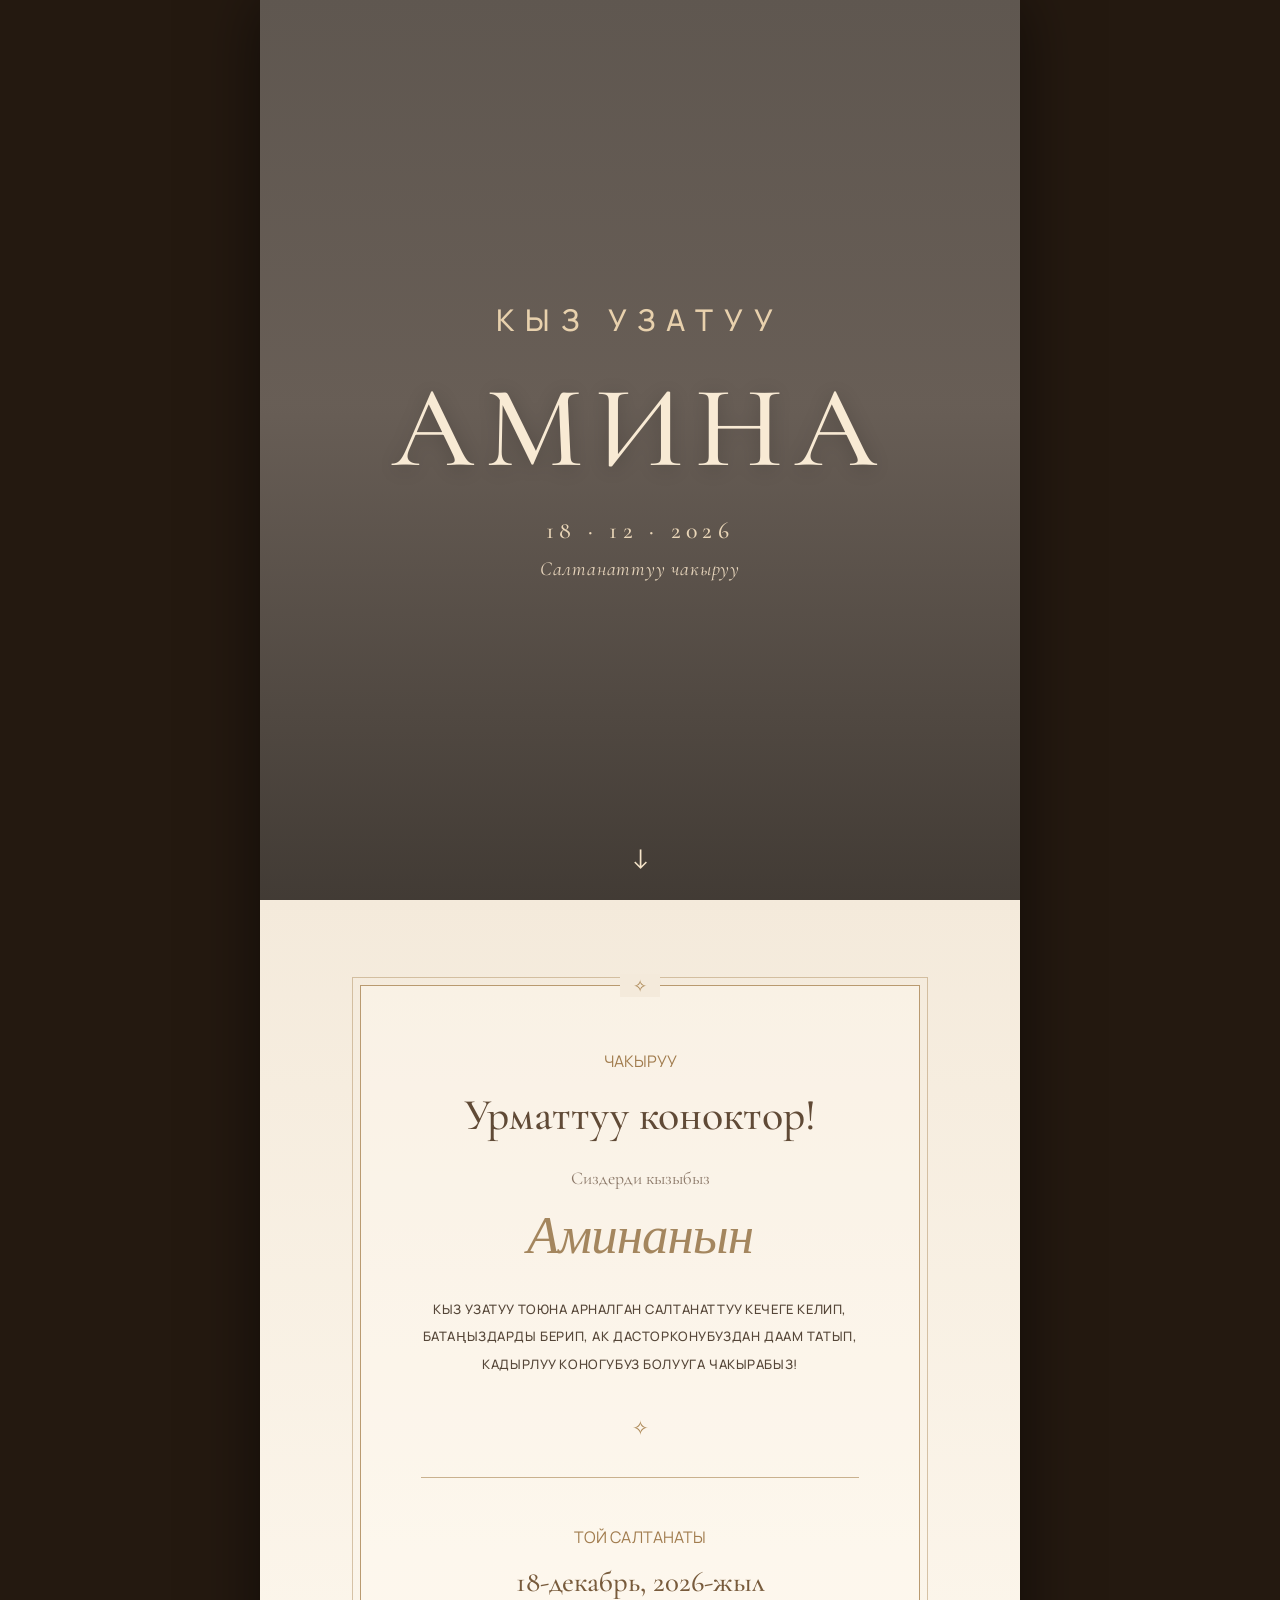
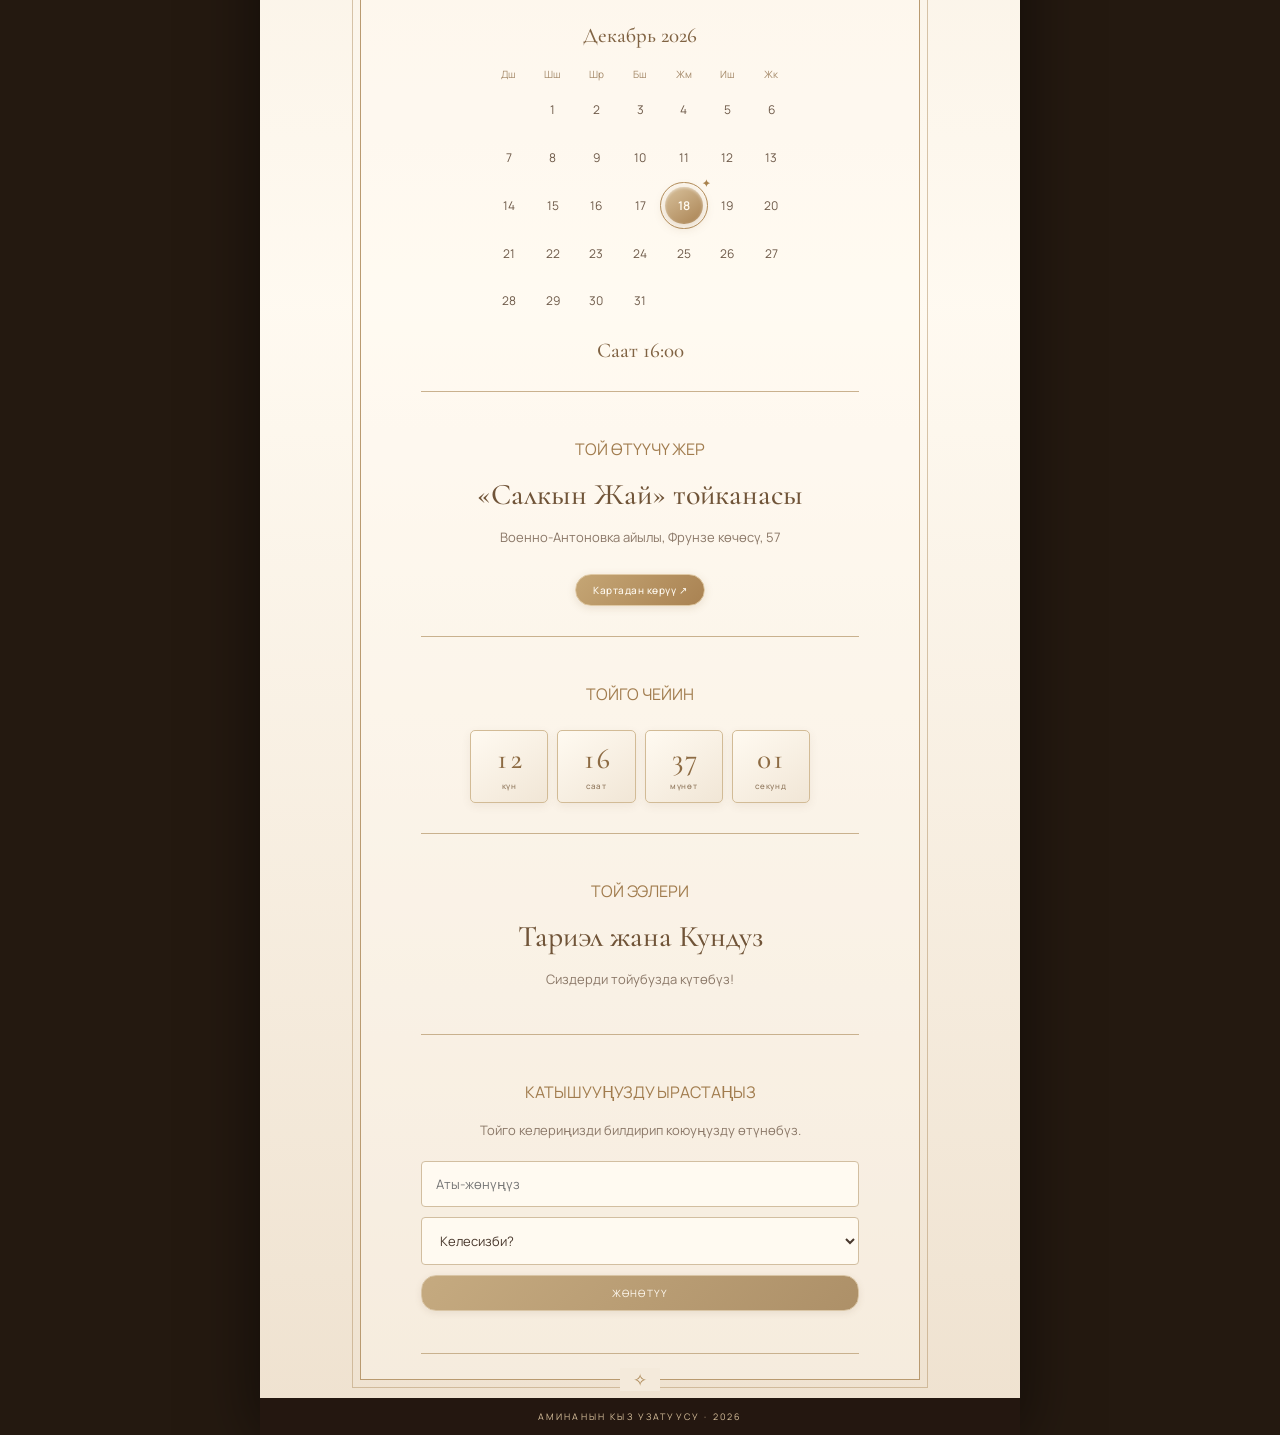
==== index.html @ d6ad5638 "Добавление сайта приглашения. Добавление сайта приглашения." ====
<!DOCTYPE html>
<html lang="ky">
<head>
  <meta charset="UTF-8">
  <meta name="viewport" content="width=device-width, initial-scale=1.0">
  <meta name="theme-color" content="#24140f">
  <title>Аминанын кыз узатуусу</title>
  <link rel="preconnect" href="https://fonts.googleapis.com">
  <link rel="preconnect" href="https://fonts.gstatic.com" crossorigin>
  

<link href="https://fonts.googleapis.com/css2?family=Bodoni+Moda:opsz,wght@6..96,400;6..96,500&family=Cormorant+Garamond:wght@400;500;600&family=Manrope:wght@300;400;500&display=swap" rel="stylesheet">

  <link rel="stylesheet" href="styles.css">
</head>
<body>
  <main class="invitation">
    <section class="cover" aria-label="Чакыруу">
      <div class="cover-shade"></div>
      <div class="cover-content">
        <p class="eyebrow" id="eventType">КЫЗ УЗАТУУ</p>
        <h1 id="brideName">АМИНА</h1>
        <p class="cover-date" id="coverDate">18 · 12 · 2026</p>
        <p class="cover-caption">Салтанаттуу чакыруу</p>
      </div>
      <a class="scroll-cue" href="#details" aria-label="Төмөн жылдыруу">↓</a>
    </section>

    <section class="paper" id="details">
      <div class="frame">
        <p class="eyebrow dark">ЧАКЫРУУ</p>
        <h2>Урматтуу коноктор!</h2>
        <p class="intro">Сиздерди кызыбыз</p>
        <h3 class="name-script" id="brideNameSecond">Аминанын</h3>
        <p class="invite-text" id="invitationText">КЫЗ УЗАТУУ ТОЮНА АРНАЛГАН САЛТАНАТТУУ КЕЧЕГЕ КЕЛИП, БАТАҢЫЗДАРДЫ БЕРИП, АК ДАСТОРКОНУБУЗДАН ДААМ ТАТЫП, КАДЫРЛУУ КОНОГУБУЗ БОЛУУГА ЧАКЫРАБЫЗ!</p>
        <div class="divider"><span>✧</span></div>

        <div class="calendar-card">
          <p class="eyebrow dark">ТОЙ САЛТАНАТЫ</p>
          <p class="date-large" id="dateLong">18-декабрь, 2026-жыл</p>
          <div class="calendar" id="calendar"></div>
          <p class="time" id="eventTime">Саат 16:00</p>
        </div>

        <div class="venue">
          <p class="eyebrow dark">ТОЙ ӨТҮҮЧҮ ЖЕР</p>
          <h3 id="venueName">«Салкын Жай» тойканасы</h3>
          <p id="venueAddress">Военно-Антоновка айылы, Фрунзе көчөсү, 57</p>
          <a class="map-link" id="mapLink" href="https://www.google.com/maps/search/?api=1&query=Салкын+Жай+тойканасы+Фрунзе+57+Военно-Антоновка" target="_blank" rel="noopener">Картадан көрүү ↗</a>
          <img class="venue-art" src="https://cdn.shakyru.uk/palace.png" alt="Той өтүүчү жайдын кооз иллюстрациясы" onerror="this.style.display='none'">
        </div>

<div class="countdown-wrap">
  <p class="eyebrow dark">ТОЙГО ЧЕЙИН</p>

  <div class="countdown" id="countdown">
    <div class="count-item">
      <strong id="days">—</strong>
      <span>күн</span>
    </div>

    <div class="count-item">
      <strong id="hours">—</strong>
      <span>саат</span>
    </div>

    <div class="count-item">
      <strong id="minutes">—</strong>
      <span>мүнөт</span>
    </div>

    <div class="count-item">
      <strong id="seconds">—</strong>
      <span>секунд</span>
    </div>
  </div>
</div>

        <div class="hosts">
          <p class="eyebrow dark">ТОЙ ЭЭЛЕРИ</p>
          <h3 id="hosts">Тариэл жана Кундуз</h3>
          <p>Сиздерди тойубузда күтөбүз!</p>
        </div>

        <div class="rsvp">
          <p class="eyebrow dark">КАТЫШУУҢУЗДУ ЫРАСТАҢЫЗ</p>
          <p>Тойго келериңизди билдирип коюуңузду өтүнөбүз.</p>
          <form id="rsvpForm">
            <input id="guestName" type="text" placeholder="Аты-жөнүңүз" required>
            <select id="attendance" required>
              <option value="">Келесизби?</option>
              <option>Ооба, сөзсүз келем</option>
              <option>Жубайым менен келем</option>
              <option>Келе албайм</option>
            </select>
            <button type="submit">ЖӨНӨТҮҮ</button>
          </form>
          <p class="form-note" id="formNote" aria-live="polite"></p>
        </div>
      </div>
    </section>
    <footer>АМИНАНЫН КЫЗ УЗАТУУСУ · 2026</footer>
  </main>
  <script src="data.js"></script>
  <script src="script.js"></script>
</body>
</html>
---- styles.css ----
:root {
  --ink: #49382d;
  --muted: #8b7868;
  --gold: #ad8957;
  --gold-light: #d8c4a3;
  --paper: #f4eadb;
  --cream: #fffaf1;
}

* {
  box-sizing: border-box;
}

html {
  scroll-behavior: smooth;
}

body {
  margin: 0;
  background: #241910;
  color: var(--ink);
  font-family: "Manrope", Arial, sans-serif;
}

.invitation {
  max-width: 760px;
  margin: auto;
  background: var(--paper);
  box-shadow: 0 0 60px #0008;
}

/* =================================
   ПЕРВАЯ ОБЛОЖКА
   ================================= */

.cover {
  min-height: 100svh;
  position: relative;
  display: flex;
  align-items: center;
  justify-content: center;
  text-align: center;
  color: #f8ead4;
  background-image: url('https://cdn.shakyru.uk/velvet-2.webp');
  background-size: cover;
  background-position: center;
}

.cover-shade {
  position: absolute;
  inset: 0;
  background: linear-gradient(
    180deg,
    #120b08a8,
    #160c08a1 45%,
    #120c08c9
  );
}

.cover-content {
  position: relative;
  padding: 60px 24px;
  z-index: 1;
}

/* Надпись КЫЗ УЗАТУУ */

.cover .eyebrow {
  font-size: clamp(22px, 5.5vw, 30px);
  letter-spacing: .38em;
  font-weight: 500;
  color: #e8d1ad;
  margin: 0 0 30px;
  animation: coverAppear 1.2s ease both;
  animation-delay: .2s;
}

/* Имя АМИНА */

.cover h1 {
  font: 500 clamp(68px, 16vw, 116px)/1
    "Cormorant Garamond", serif;
  letter-spacing: .10em;
  color: #f8ead4;
  margin: 14px 0 25px;
  text-shadow: 0 3px 20px rgba(0, 0, 0, .2);
  animation: nameAppear 1.5s ease both;
  animation-delay: .5s;
}

.ornament {
  color: #d8b77e;
  letter-spacing: .14em;
}

/* Дата */

.cover-date {
  font: 500 24px "Cormorant Garamond", serif;
  letter-spacing: .22em;
  color: #ead6b8;
  margin: 30px 0 12px;
  animation: coverAppear 1.2s ease both;
  animation-delay: .9s;
}

/* Подпись */

.cover-caption {
  font: italic 20px "Cormorant Garamond", serif;
  letter-spacing: .04em;
  color: #e6d4bb;
  margin-top: 10px;
  animation: coverAppear 1.2s ease both;
  animation-delay: 1.2s;
}

/* Стрелочка вниз */

.scroll-cue {
  position: absolute;
  bottom: 25px;
  left: 50%;
  transform: translateX(-50%);
  color: #f5e4c9;
  text-decoration: none;
  font-size: 27px;
  animation: arrowFloat 2s ease-in-out infinite;
}

/* Анимации обложки */

@keyframes coverAppear {
  from {
    opacity: 0;
    transform: translateY(18px);
  }

  to {
    opacity: 1;
    transform: translateY(0);
  }
}

@keyframes nameAppear {
  from {
    opacity: 0;
    transform: translateY(25px);
    letter-spacing: .18em;
  }

  to {
    opacity: 1;
    transform: translateY(0);
    letter-spacing: .10em;
  }
}

@keyframes arrowFloat {
  0%, 100% {
    transform: translate(-50%, 0);
  }

  50% {
    transform: translate(-50%, 8px);
  }
}

/* =================================
   ВНУТРЕННЯЯ СТРАНИЦА
   ================================= */

.paper {
  padding: 58px 22px 18px;
  background:
    linear-gradient(
      180deg,
      rgba(244, 234, 219, .97),
      rgba(255, 250, 241, .98) 48%,
      rgba(239, 226, 208, .97)
    ),
    url('https://cdn.shakyru.uk/velvet-1.webp');
  background-size: cover;
  background-position: center;
}

/* Двойная рамка */

.frame {
  max-width: 560px;
  margin: auto;
  padding: 48px clamp(20px, 6vw, 60px) 25px;
  text-align: center;
  position: relative;
  border: 1px solid #b99a70;
  outline: 1px solid rgba(185, 154, 112, .55);
  outline-offset: 7px;
  background: rgba(255, 250, 241, .38);
}

.frame::before,
.frame::after {
  content: "✧";
  position: absolute;
  left: 50%;
  transform: translateX(-50%);
  color: var(--gold);
  background: #f4eadb;
  padding: 0 13px;
  font-size: 17px;
}

.frame::before {
  top: -12px;
}

.frame::after {
  bottom: -12px;
}

/* =================================
   ЗАГОЛОВКИ И ТЕКСТ
   ================================= */

.dark {
  color: #a17c4e;
}

h2 {
  font: 500 clamp(31px, 7vw, 44px)
    "Cormorant Garamond", serif;
  margin: 0 0 25px;
  color: #604a36;
}

.intro {
  font: 18px "Cormorant Garamond", serif;
  color: var(--muted);
  margin-bottom: 0;
}

.name-script {
  font-family: "Bodoni Moda", serif;
  font-size: clamp(39px, 9vw, 53px);
  font-weight: 400;
  font-style: italic;
  color: #a4865e;
  line-height: 1.4;
  letter-spacing: -1px;
  margin: 8px 0 25px;
}

.invite-text {
  font: 500 13px/2.1 Manrope, sans-serif;
  letter-spacing: .045em;
  color: #554638;
}

.divider {
  margin: 36px 0;
  color: var(--gold);
  font-size: 20px;
}

/* =================================
   КАЛЕНДАРЬ
   ================================= */

.calendar-card {
  padding: 32px 14px 28px;
  border-top: 1px solid #c9b18e;
  border-bottom: 1px solid #c9b18e;
  position: relative;
}

.date-large {
  font: 500 29px "Cormorant Garamond", serif;
  color: #785b3c;
  margin: 4px 0 24px;
}

.calendar {
  max-width: 300px;
  margin: 0 auto 18px;
  display: grid;
  grid-template-columns: repeat(7, 1fr);
  gap: 10px 6px;
  font-size: 12px;
}

.month-title {
  grid-column: 1 / -1;
  font: 500 21px "Cormorant Garamond", serif;
  color: #806343;
  margin-bottom: 9px;
}

.weekday {
  color: #a58a6a;
  font-size: 10px;
}

.day {
  position: relative;
  display: grid;
  place-items: center;
  aspect-ratio: 1;
  padding: 0;
  border-radius: 50%;
  color: #6d5948;
  transition: color .4s ease, background .4s ease;
}

/* Выделенная дата */

.day.selected {
  background: linear-gradient(145deg, #d9c29d, #a98252);
  color: #fffaf1;
  font-weight: 600;
  box-shadow:
    0 3px 12px rgba(126, 91, 49, .22),
    inset 0 1px 3px rgba(255,255,255,.5);
  animation: selectedDate 3.5s ease-in-out infinite;
  z-index: 1;
}

.day.selected::after {
  content: "";
  position: absolute;
  inset: -5px;
  border: 1px solid #b18b59;
  border-radius: 50%;
  animation: dateRing 3.5s ease-in-out infinite;
  pointer-events: none;
}

.day.selected::before {
  content: "✦";
  position: absolute;
  top: -11px;
  right: -7px;
  color: #a9824d;
  font-size: 10px;
  animation: starShine 3s ease-in-out infinite;
}

@keyframes selectedDate {
  0%, 100% {
    transform: scale(1);
    box-shadow: 0 3px 9px rgba(126, 91, 49, .18);
  }

  50% {
    transform: scale(1.07);
    box-shadow: 0 3px 20px rgba(173, 137, 87, .38);
  }
}

@keyframes dateRing {
  0%, 100% {
    opacity: .55;
    transform: scale(1);
  }

  50% {
    opacity: 1;
    transform: scale(1.12);
  }
}

@keyframes starShine {
  0%, 100% {
    opacity: .65;
  }

  50% {
    opacity: 1;
  }
}

.time {
  font: 500 21px "Cormorant Garamond", serif;
  color: #806343;
  margin: 16px 0 0;
}

/* =================================
   МЕСТО ПРОВЕДЕНИЯ
   ================================= */

.venue,
.countdown-wrap,
.hosts,
.rsvp {
  padding: 30px 0;
  border-bottom: 1px solid #c9b18e;
}

.venue h3,
.hosts h3 {
  font: 500 30px "Cormorant Garamond", serif;
  color: #705438;
  margin: 0 0 8px;
}

.venue p:not(.eyebrow),
.hosts p:not(.eyebrow),
.rsvp p:not(.eyebrow) {
  font-size: 13px;
  line-height: 1.8;
  color: var(--muted);
}

/* Кнопка карты */

.map-link {
  display: inline-flex;
  align-items: center;
  justify-content: center;
  gap: 6px;
  margin-top: 12px;
  padding: 8px 17px;
  background: linear-gradient(135deg, #c5a675, #a98252);
  color: #fffaf1;
  border: 1px solid #dfc9a5;
  border-radius: 25px;
  text-decoration: none;
  font: 500 10px "Manrope", sans-serif;
  letter-spacing: .05em;
  box-shadow: 0 2px 8px rgba(126, 91, 49, .15);
  transition: .3s ease;
}

.map-link:hover {
  transform: translateY(-2px);
}

.venue-art {
  display: block;
  width: min(250px, 80%);
  margin: 20px auto 0;
}

/* =================================
   ОБРАТНЫЙ ОТСЧЁТ
   ================================= */

.countdown {
  display: grid;
  grid-template-columns: repeat(4, minmax(0, 1fr));
  gap: 9px;
  max-width: 340px;
  margin: 25px auto 0;
}

.countdown .count-item {
  min-width: 0;
  display: flex;
  flex-direction: column;
  align-items: center;
  justify-content: center;
  gap: 7px;
  padding: 13px 3px 11px;
  background: linear-gradient(145deg, #fffaf1, #f1e6d6);
  border: 1px solid #d2bb96;
  border-radius: 5px;
  box-shadow: 0 3px 10px rgba(105, 78, 45, .08);
  transition: transform .3s ease, box-shadow .3s ease;
}

.countdown .count-item strong {
  font: 500 clamp(21px, 5vw, 29px)
    "Cormorant Garamond", serif;
  color: #8d6b43;
  font-variant-numeric: tabular-nums;
  line-height: 1;
}

.countdown .count-item span {
  font: 500 8px "Manrope", sans-serif;
  letter-spacing: .08em;
  color: #90785d;
}

.countdown .count-item:hover {
  transform: translateY(-3px);
  box-shadow: 0 6px 14px rgba(105, 78, 45, .13);
}

.number-change {
  animation: numberReveal .35s ease;
}

@keyframes numberReveal {
  from {
    opacity: .3;
    transform: translateY(-4px);
  }

  to {
    opacity: 1;
    transform: translateY(0);
  }
}

/* =================================
   ХОЗЯЕВА
   ================================= */

.hosts h3 {
  margin-bottom: 8px;
}

/* =================================
   ФОРМА ОТВЕТА
   ================================= */

.rsvp form {
  display: grid;
  gap: 10px;
  margin-top: 18px;
}

.rsvp input,
.rsvp select {
  width: 100%;
  padding: 13px 14px;
  background: #fffaf1;
  border: 1px solid #d2bea0;
  color: var(--ink);
  font: 13px Manrope, sans-serif;
  border-radius: 4px;
}

.rsvp button {
  padding: 10px 25px;
  background: linear-gradient(135deg, #c5aa80, #ad9068);
  border: 1px solid #d9c5a5;
  border-radius: 15px;
  color: #fffaf1;
  letter-spacing: .12em;
  font-family: "Manrope", sans-serif;
  font-size: 10px;
  font-weight: 400;
  cursor: pointer;
  transition: background .3s ease, transform .3s ease, box-shadow .3s ease;
  box-shadow: 0 2px 7px rgba(105, 78, 45, .10);
}

.rsvp button:hover {
  background: #a98b62;
  transform: translateY(-1px);
  box-shadow: 0 4px 10px rgba(105, 78, 45, .14);
}

.rsvp button:active {
  transform: scale(.98);
}

.form-note {
  font-size: 12px !important;
}

.whatsapp-link {
  display: inline-block;
  margin-top: 8px;
  color: #79583b;
}

/* =================================
   НИЖНЯЯ ЧАСТЬ
   ================================= */

footer {
  text-align: center;
  padding: 12px 10px;
  background: #241710;
  color: #d9c19d;
  font-size: 9px;
  letter-spacing: .24em;
}

/* =================================
   ПОЯВЛЕНИЕ БЛОКОВ
   ================================= */

.reveal {
  opacity: 0;
  transform: translateY(18px);
  transition: opacity .8s ease, transform .8s ease;
}

.reveal.visible {
  opacity: 1;
  transform: translateY(0);
}

/* =================================
   АДАПТАЦИЯ ДЛЯ ТЕЛЕФОНОВ
   ================================= */

@media (max-width: 380px) {
  .frame {
    padding-left: 16px;
    padding-right: 16px;
  }

  .countdown {
    gap: 5px;
  }

  .countdown .count-item {
    padding: 11px 2px 9px;
  }

  .countdown .count-item strong {
    font-size: 24px;
  }

  .countdown .count-item span {
    font-size: 7px;
  }

  .cover-content {
    padding-left: 14px;
    padding-right: 14px;
  }

  .cover .eyebrow {
    font-size: 10px;
  }
}

@media (min-width: 700px) {
  .cover {
    min-height: 900px;
  }

  .paper {
    padding: 85px 40px 18px;
  }
}

/* =================================
   УМЕНЬШЕНИЕ АНИМАЦИИ
   ================================= */

@media (prefers-reduced-motion: reduce) {
  .cover .eyebrow,
  .cover h1,
  .cover-date,
  .cover-caption,
  .scroll-cue,
  .day.selected,
  .day.selected::after,
  .day.selected::before,
  .number-change,
  .reveal {
    animation: none;
    transition: none;
  }

  .reveal {
    opacity: 1;
    transform: none;
  }

  .cover .eyebrow,
  .cover h1,
  .cover-date,
  .cover-caption {
    opacity: 1;
    transform: none;
  }
}
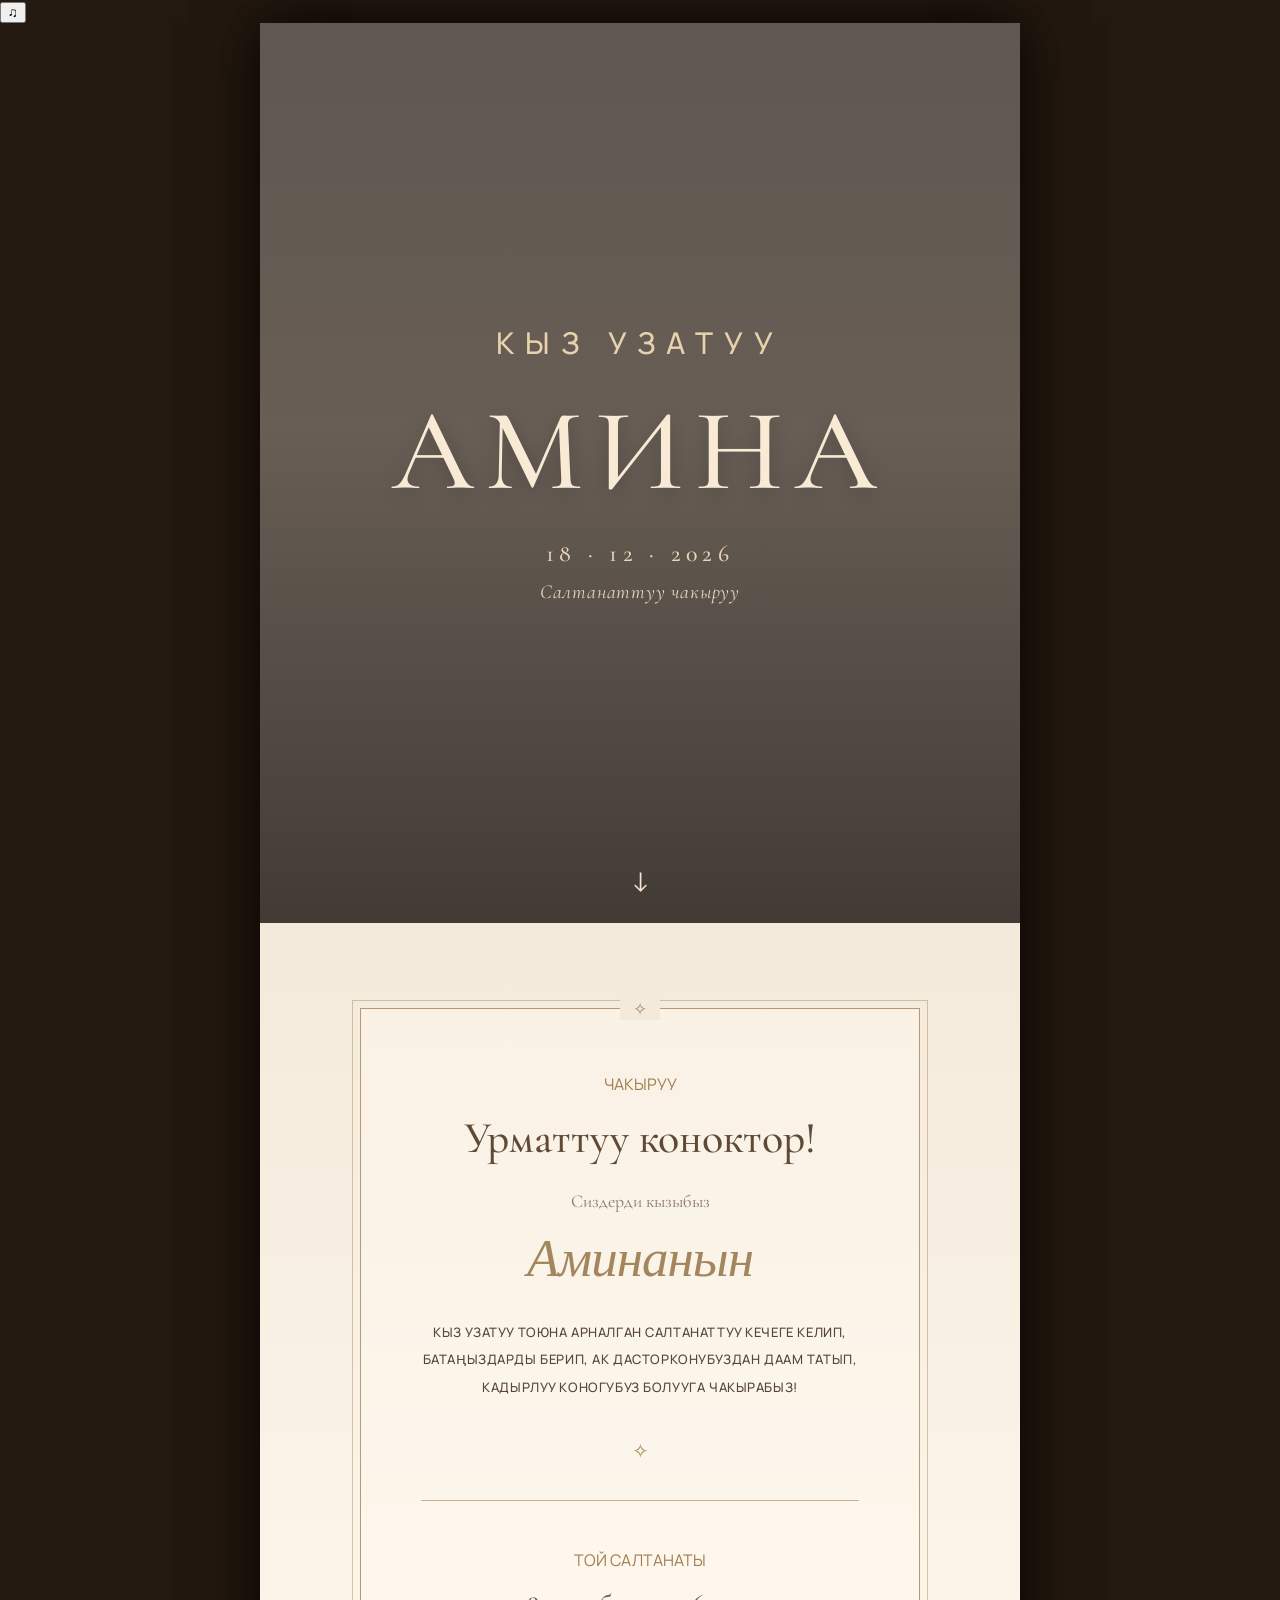
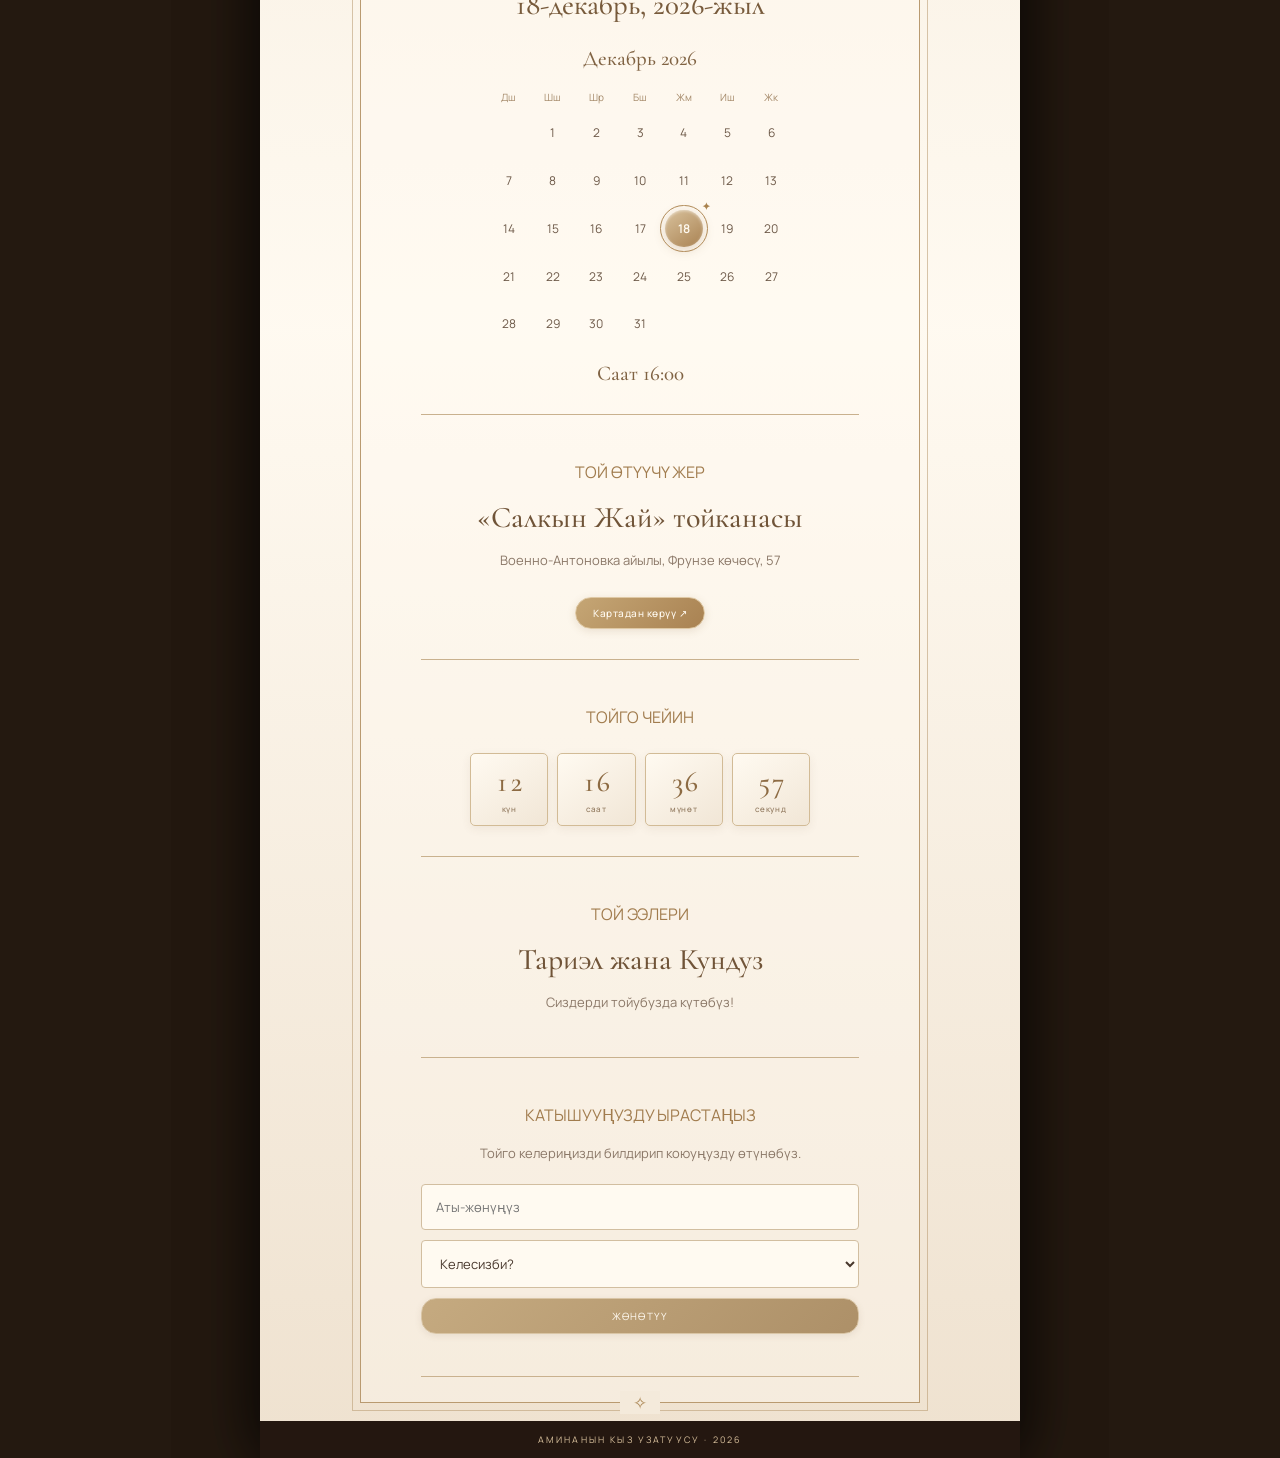
==== commit 3ef14f31: "Update index.html" ====
--- a/index.html
+++ b/index.html
@@ -14,6 +14,27 @@
   <link rel="stylesheet" href="styles.css">
 </head>
 <body>
+  <body>
+
+  <button
+    class="music-toggle needs-gesture"
+    id="musicToggle"
+    type="button"
+    data-label="Включить музыку"
+    aria-label="Включить музыку"
+    aria-pressed="false"
+  >
+    <span class="music-toggle-icon" aria-hidden="true">♫</span>
+  </button>
+
+  <audio id="invitationMusic" preload="auto" loop>
+    <source
+      src="hitslab-hopeful-hopeful-love-romantic-music-331805.mp3"
+      type="audio/mpeg"
+    >
+  </audio>
+
+  <main class="invitation">
   <main class="invitation">
     <section class="cover" aria-label="Чакыруу">
       <div class="cover-shade"></div>
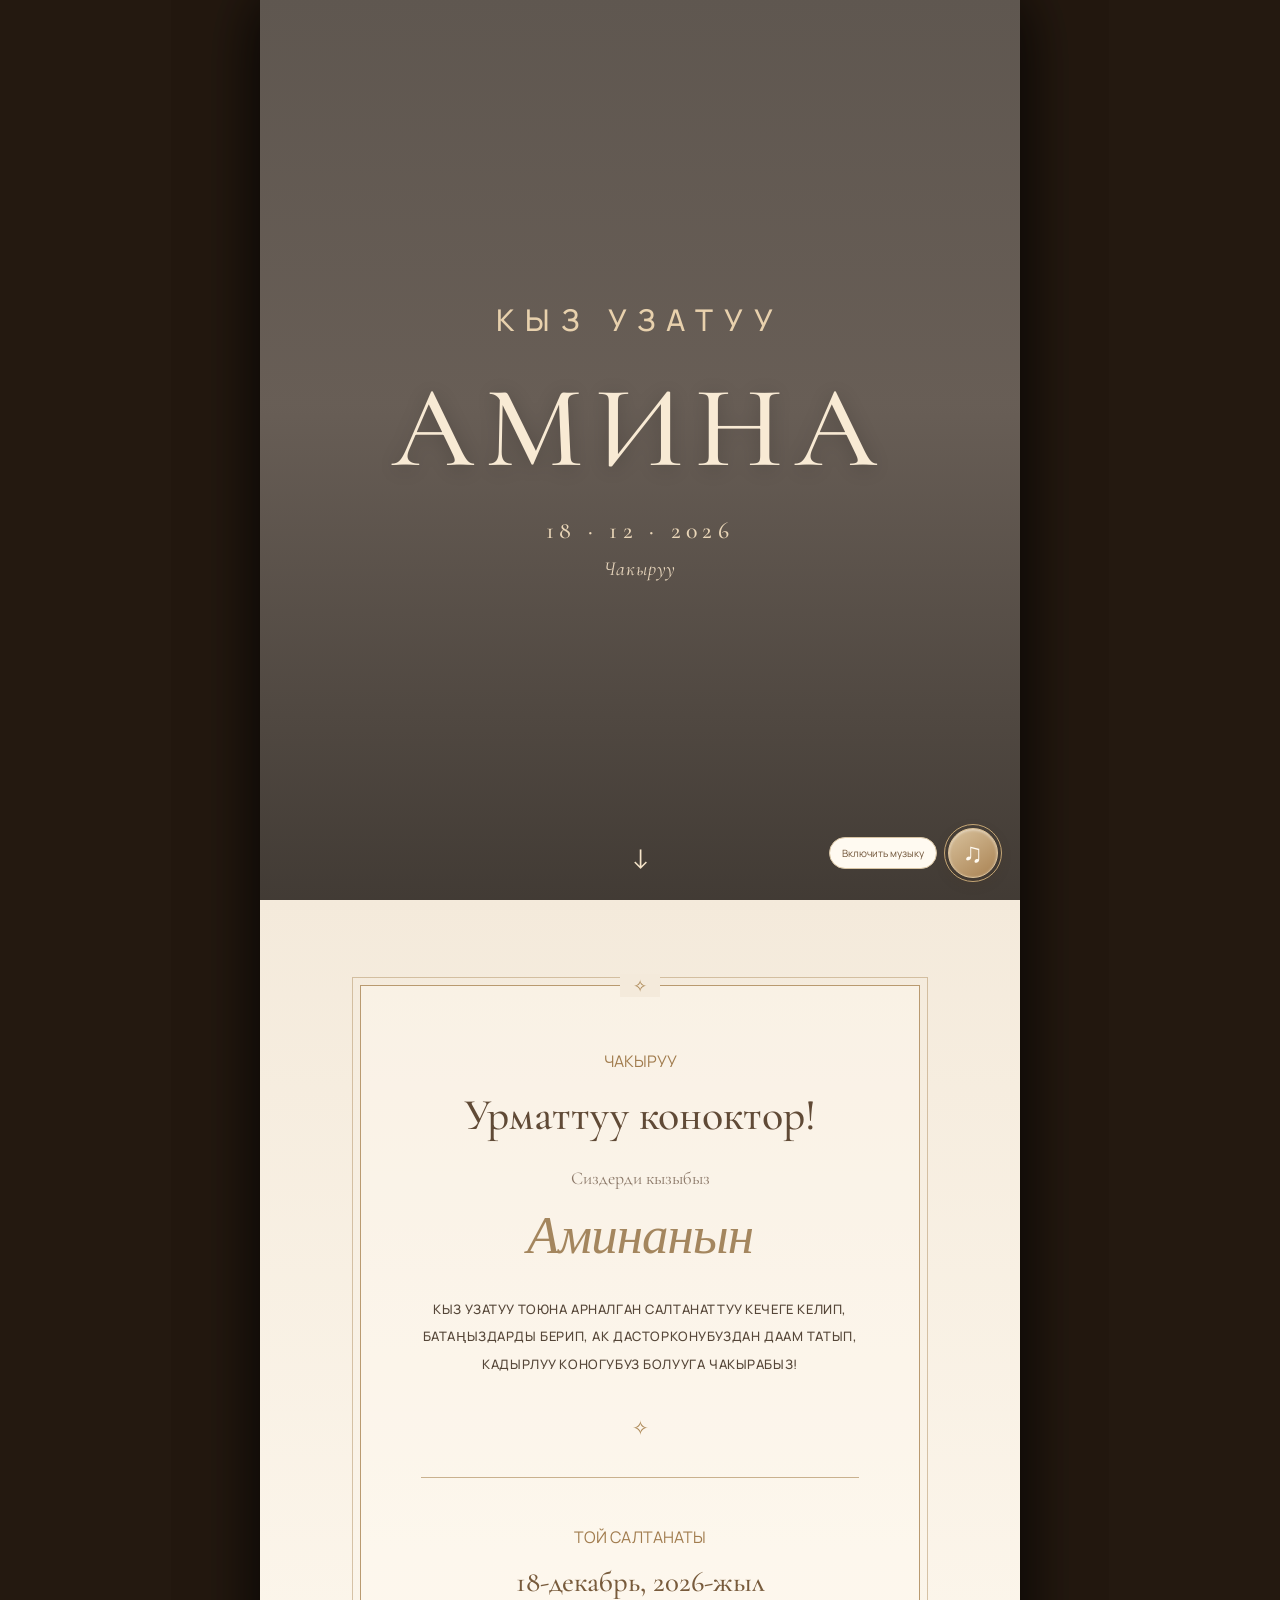
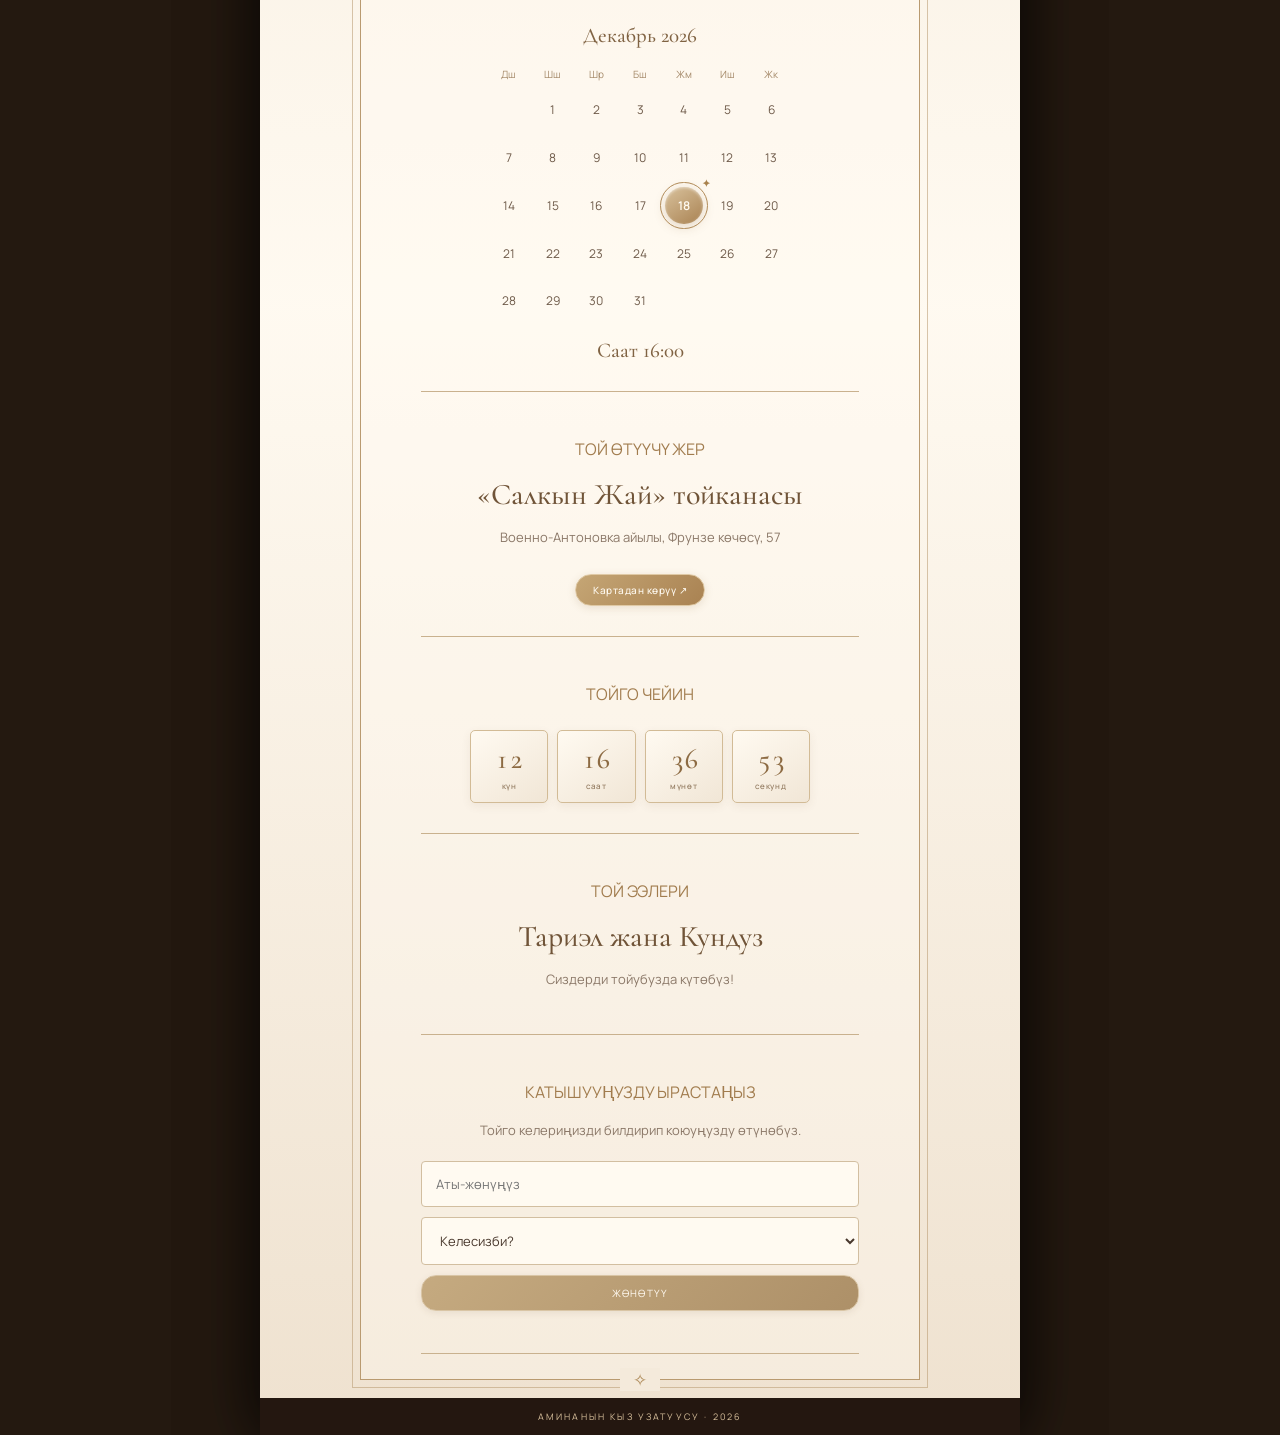
==== commit d109faee: "Update index.html" ====
--- a/index.html
+++ b/index.html
@@ -42,7 +42,7 @@
         <p class="eyebrow" id="eventType">КЫЗ УЗАТУУ</p>
         <h1 id="brideName">АМИНА</h1>
         <p class="cover-date" id="coverDate">18 · 12 · 2026</p>
-        <p class="cover-caption">Салтанаттуу чакыруу</p>
+        <p class="cover-caption">Чакыруу</p>
       </div>
       <a class="scroll-cue" href="#details" aria-label="Төмөн жылдыруу">↓</a>
     </section>
--- a/styles.css
+++ b/styles.css
@@ -674,3 +674,107 @@
     transform: none;
   }
 }
+/* =================================
+   МУЗЫКАЛЬНАЯ КНОПКА
+   ================================= */
+
+.music-toggle {
+  position: fixed;
+  z-index: 1000;
+  right: max(18px, calc((100vw - 760px) / 2 + 22px));
+  bottom: 22px;
+
+  width: 50px;
+  height: 50px;
+
+  display: grid;
+  place-items: center;
+
+  border: 1px solid #dfc49a;
+  border-radius: 50%;
+
+  background: linear-gradient(145deg, #d9c29d, #a98252);
+  color: #fffaf1;
+
+  box-shadow:
+    0 4px 14px rgba(75, 51, 28, .22),
+    inset 0 1px 3px rgba(255,255,255,.55);
+
+  cursor: pointer;
+  transition: transform .3s ease, box-shadow .3s ease;
+}
+
+.music-toggle:hover {
+  transform: scale(1.07);
+  box-shadow: 0 6px 18px rgba(75, 51, 28, .28);
+}
+
+.music-toggle-icon {
+  font-family: Georgia, serif;
+  font-size: 27px;
+  line-height: 1;
+}
+
+.music-toggle::before {
+  content: attr(data-label);
+
+  position: absolute;
+  right: 60px;
+  top: 50%;
+  transform: translateY(-50%);
+
+  padding: 8px 12px;
+  border: 1px solid #d8c4a3;
+  border-radius: 20px;
+
+  background: #fffaf1;
+  color: #705438;
+
+  font: 10px "Manrope", sans-serif;
+  white-space: nowrap;
+
+  opacity: 0;
+  visibility: hidden;
+  transition: opacity .3s ease;
+}
+
+.music-toggle.needs-gesture::before {
+  opacity: 1;
+  visibility: visible;
+}
+
+.music-toggle.needs-gesture::after {
+  content: "";
+  position: absolute;
+  inset: -5px;
+  border: 1px solid #c5a675;
+  border-radius: 50%;
+  animation: musicPulse 1.8s ease-out infinite;
+  pointer-events: none;
+}
+
+@keyframes musicPulse {
+  0% {
+    transform: scale(.95);
+    opacity: .8;
+  }
+
+  100% {
+    transform: scale(1.35);
+    opacity: 0;
+  }
+}
+
+.music-toggle:focus-visible {
+  outline: 2px solid #705438;
+  outline-offset: 4px;
+}
+
+@media (max-width: 380px) {
+  .music-toggle {
+    right: 15px;
+    bottom: 17px;
+    width: 46px;
+    height: 46px;
+  }
+}
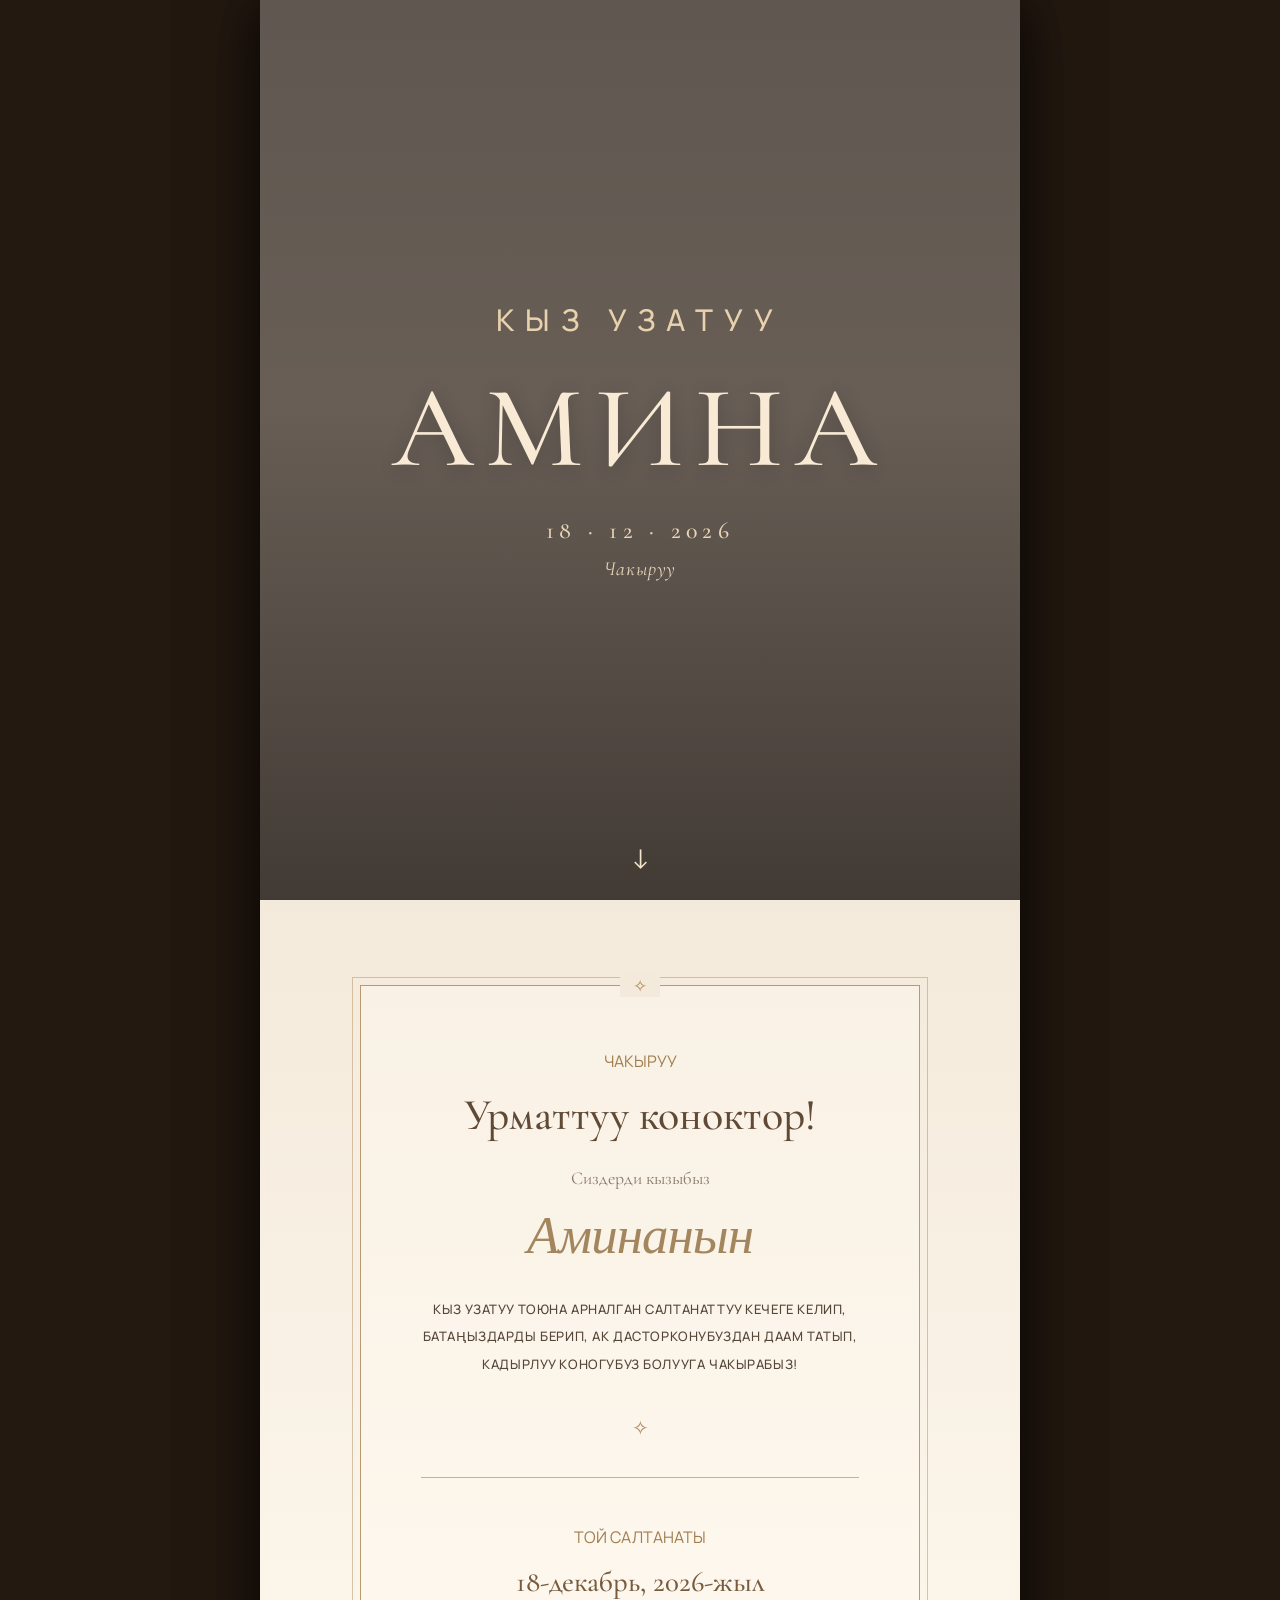
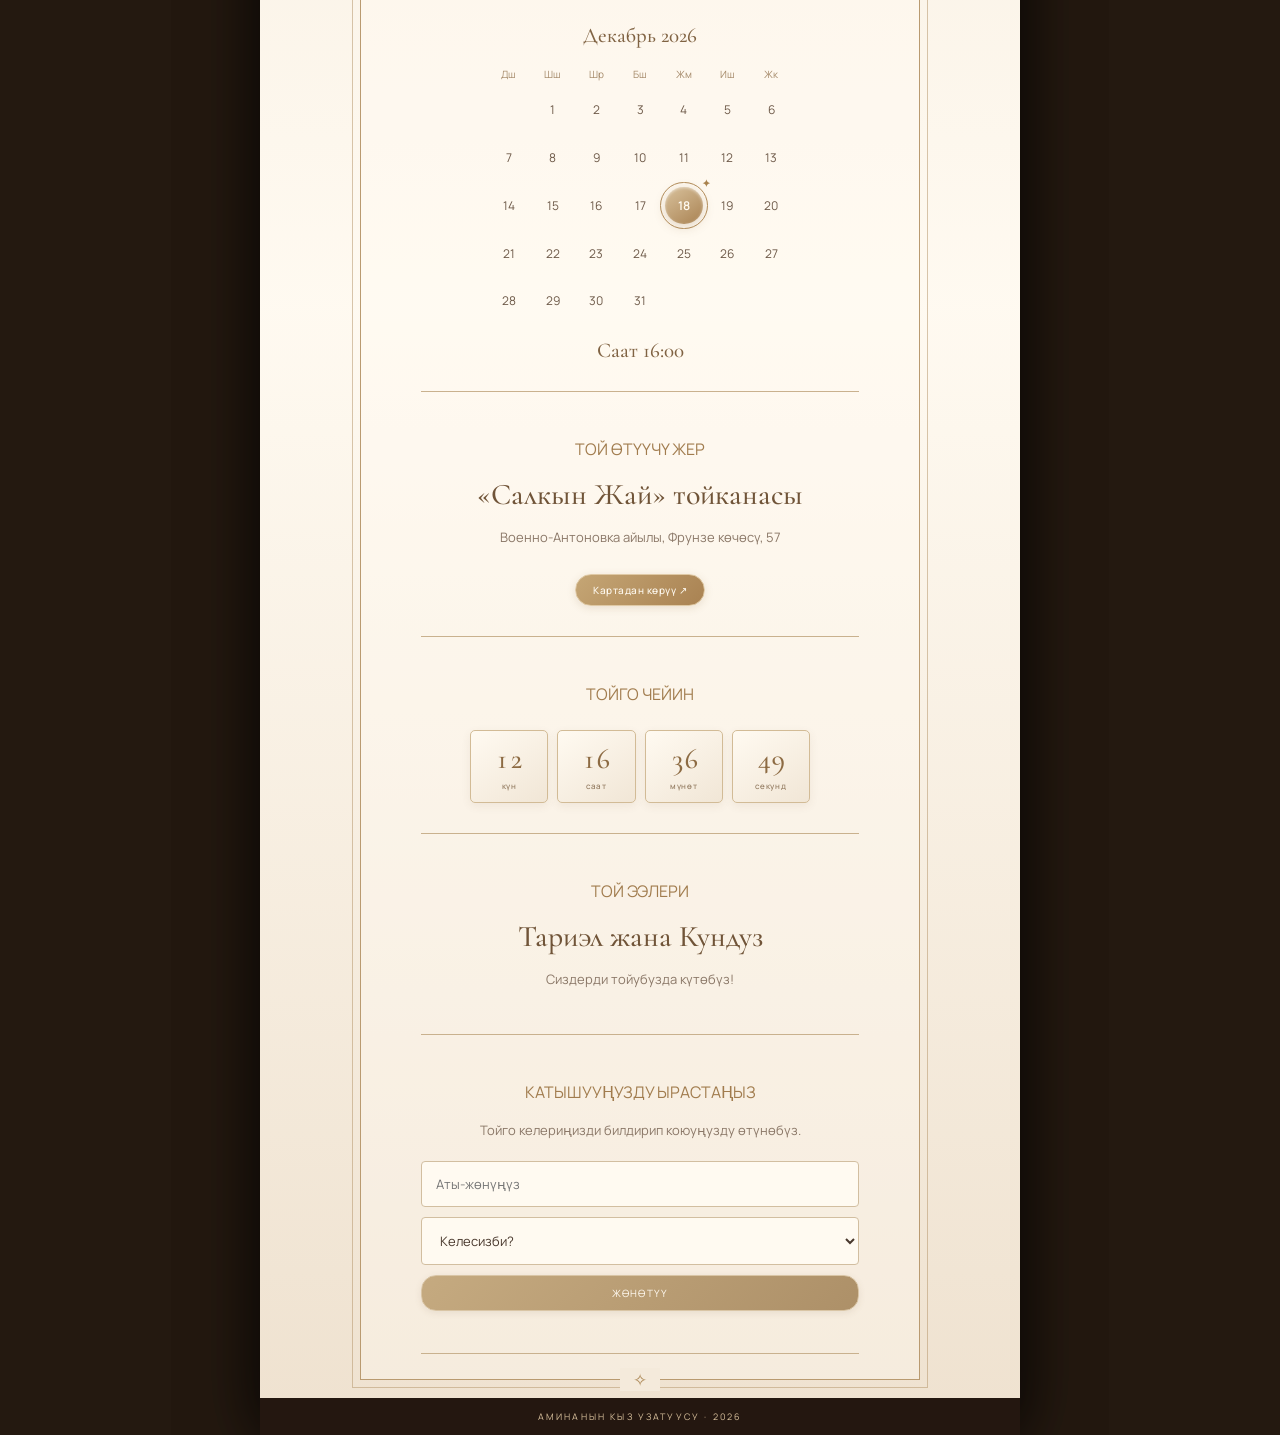
==== commit 6ce3708e: "Update index.html" ====
--- a/index.html
+++ b/index.html
@@ -16,24 +16,12 @@
 <body>
   <body>
 
-  <button
-    class="music-toggle needs-gesture"
-    id="musicToggle"
-    type="button"
-    data-label="Включить музыку"
-    aria-label="Включить музыку"
-    aria-pressed="false"
+<audio id="invitationMusic" autoplay loop preload="auto">
+  <source
+    src="hitslab-hopeful-hopeful-love-romantic-music-331805.mp3"
+    type="audio/mpeg"
   >
-    <span class="music-toggle-icon" aria-hidden="true">♫</span>
-  </button>
-
-  <audio id="invitationMusic" preload="auto" loop>
-    <source
-      src="hitslab-hopeful-hopeful-love-romantic-music-331805.mp3"
-      type="audio/mpeg"
-    >
-  </audio>
-
+</audio>
   <main class="invitation">
   <main class="invitation">
     <section class="cover" aria-label="Чакыруу">
